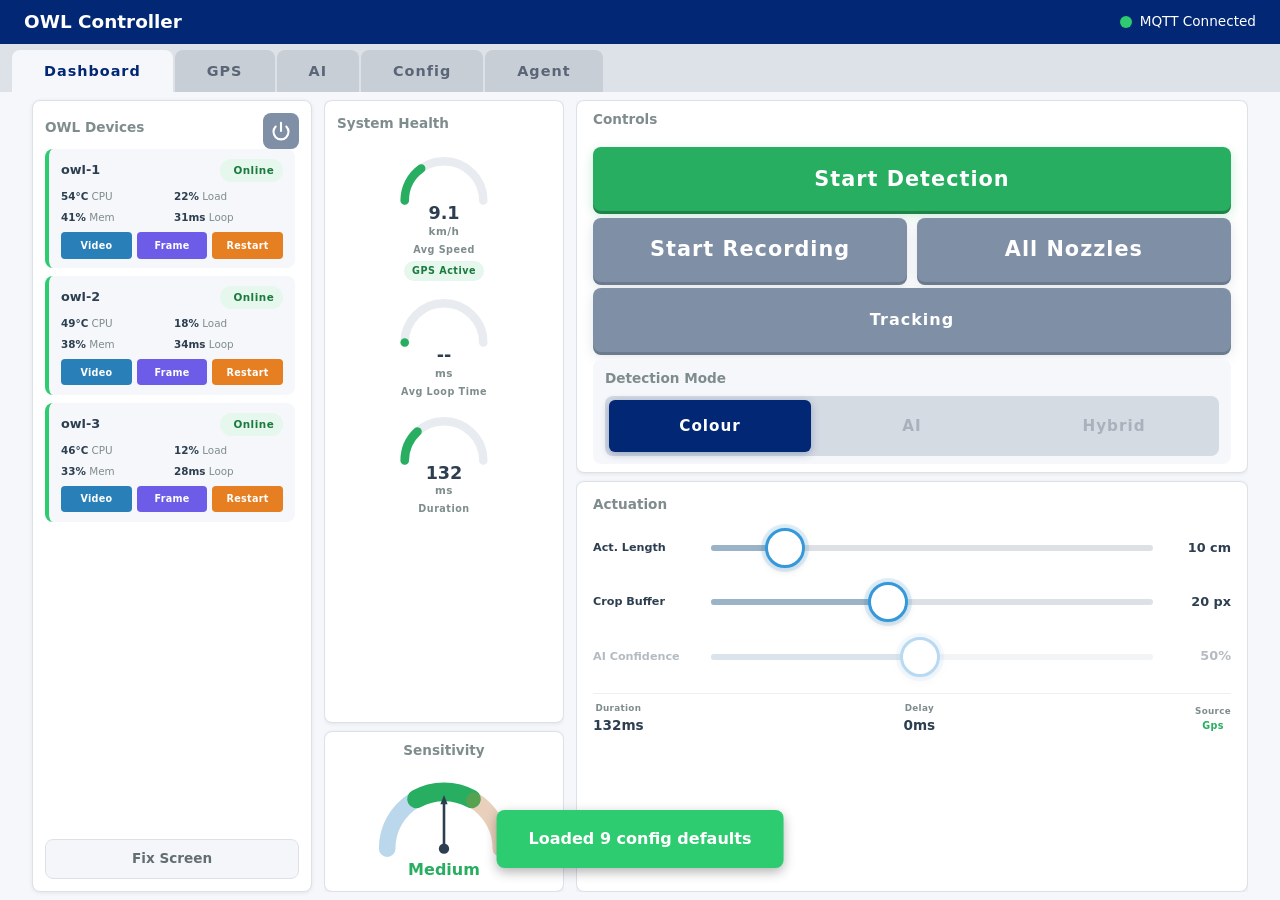
==== docs/_static/demos/networked/index.html @ 103fdb18 "add display demos" ====
<!DOCTYPE html>
<html lang="en">
<head>
    <meta charset="utf-8" />
    <meta name="viewport" content="width=1280, initial-scale=1.0, maximum-scale=1.0, user-scalable=no" />
    <title>OWL Controller</title>
    <link rel="stylesheet" href="lib/leaflet/leaflet.css" />
    <link rel="stylesheet" href="css/style.css" />
    <link rel="stylesheet" href="shared/css/numpad.css" />
    <script src="lib/leaflet/leaflet.js"></script>
    <script>window.OWL_DEMO = true;</script>
    <script src="mock_data.js"></script>
    <script src="stubs.js"></script>
</head>
<body>
<!-- Header -->
<header class="header">
    <div class="header-content">
        <div class="logo-section">
            <h1>OWL Controller</h1>
        </div>
        <div class="mqtt-status">
            <span class="status-dot" id="mqtt-status-dot"></span>
            <span id="mqtt-status-text">MQTT Connecting...</span>
        </div>
    </div>
</header>

<!-- Tab Bar -->
<div class="view-toggle">
    <button class="view-tab active" id="tab-owls" onclick="switchToOWLTab()">Dashboard</button>
    <button class="view-tab" id="tab-gps" onclick="switchToGPSTab()">GPS</button>
    <button class="view-tab" id="tab-ai" onclick="switchToAITab()">AI</button>
    <button class="view-tab" id="tab-config" onclick="switchToConfigTab()">Config</button>
    <button class="view-tab" id="tab-agent" onclick="switchToAgentTab()">Agent</button>
</div>

<!-- Main Container -->
<main class="main-container">
    <!-- OWL Status View — Three Column Layout -->
    <div id="view-owls" class="view-panel active">
        <div class="owl-status-layout">
            <!-- LEFT: OWL Devices panel -->
            <div class="owls-column">
                <div class="section-title-row">
                    <div class="section-title">OWL Devices</div>
                    <button class="power-btn" id="power-btn" onclick="initiateShutdown()" title="Shut down all OWLs and controller">
                        <svg width="20" height="20" viewBox="0 0 24 24" fill="none" stroke="currentColor" stroke-width="2.5" stroke-linecap="round" stroke-linejoin="round">
                            <path d="M18.36 6.64a9 9 0 1 1-12.73 0"/>
                            <line x1="12" y1="2" x2="12" y2="12"/>
                        </svg>
                    </button>
                </div>
                <div class="owls-card-list" id="owls-column">
                    <div class="empty-state">
                        <div class="empty-state-text">No OWLs Connected</div>
                        <div class="empty-state-subtext">Waiting for MQTT...</div>
                    </div>
                </div>
                <!-- Shutdown confirmation overlay -->
                <div class="shutdown-overlay" id="shutdown-overlay">
                    <div class="shutdown-overlay-content">
                        <div class="shutdown-warning">Shut down all OWLs and controller?</div>
                        <div class="shutdown-subtext">System will power off and require physical restart.</div>
                        <div class="shutdown-actions">
                            <button class="btn-confirm-shutdown" id="btn-confirm-shutdown" onclick="executeShutdown()" disabled>
                                Confirm (<span id="shutdown-countdown">3</span>)
                            </button>
                            <button class="btn-cancel-shutdown" onclick="cancelShutdown()">Cancel</button>
                        </div>
                    </div>
                </div>
                <button class="btn-fix-screen" id="btn-fix-screen" onclick="fixScreen()">Fix Screen</button>
            </div>

            <!-- CENTRE: System Health + Sensitivity -->
            <div class="gauges-column">
                <div class="gauges-panel">
                    <div class="section-title">System Health</div>
                    <div class="gauges-body">
                        <!-- Speed Gauge -->
                        <div class="gauge-container">
                            <svg class="gauge-svg" viewBox="0 0 140 90">
                                <path class="gauge-arc-bg" d="" id="speed-gauge-bg"></path>
                                <path class="gauge-arc-fill speed" d="" id="speed-gauge-fill"></path>
                            </svg>
                            <div class="gauge-value" id="speed-gauge-value">--</div>
                            <div class="gauge-unit">km/h</div>
                            <div class="gauge-label">Avg Speed</div>
                            <div class="gps-badge no-gps" id="speed-gps-badge">NO GPS</div>
                        </div>

                        <!-- Loop Time Gauge -->
                        <div class="gauge-container">
                            <svg class="gauge-svg" viewBox="0 0 140 90">
                                <path class="gauge-arc-bg" d="" id="loop-gauge-bg"></path>
                                <path class="gauge-arc-fill loop-good" d="" id="loop-gauge-fill"></path>
                            </svg>
                            <div class="gauge-value" id="loop-gauge-value">--</div>
                            <div class="gauge-unit">ms</div>
                            <div class="gauge-label">Avg Loop Time</div>
                        </div>

                        <!-- Duration Gauge -->
                        <div class="gauge-container">
                            <svg class="gauge-svg" viewBox="0 0 140 90">
                                <path class="gauge-arc-bg" d="" id="duration-gauge-bg"></path>
                                <path class="gauge-arc-fill duration-normal" d="" id="duration-gauge-fill"></path>
                            </svg>
                            <div class="gauge-value" id="duration-gauge-value">--</div>
                            <div class="gauge-unit">ms</div>
                            <div class="gauge-label">Duration</div>
                        </div>

                        <!-- Coverage Warning -->
                        <div class="coverage-warning" id="coverage-warning"></div>
                    </div>
                </div>

                <div class="sensitivity-panel" id="sensitivity-dial">
                    <div class="section-title">Sensitivity</div>
                    <div class="sensitivity-body">
                        <svg class="sensitivity-svg" viewBox="0 0 140 90" id="sensitivity-svg"></svg>
                        <div class="sensitivity-level-text" id="sensitivity-level-text">Medium</div>
                    </div>
                </div>
            </div>

            <!-- RIGHT: Controls + Actuation -->
            <div class="controls-column">
                <div class="controls-panel">
                    <div class="section-title">Controls</div>
                    <div class="hero-buttons">
                        <button class="action-button btn-detection" id="main-detection-btn" onclick="toggleMainDetection()">
                            Start Detection
                        </button>
                        <div class="hero-split-row">
                            <button class="action-button btn-recording" id="main-recording-btn" onclick="toggleMainRecording()">
                                Start Recording
                            </button>
                            <button class="action-button btn-nozzles" id="main-nozzles-btn" onclick="toggleAllNozzles()">
                                All Nozzles
                            </button>
                        </div>
                        <button class="action-button btn-tracking" id="main-tracking-btn" onclick="toggleTracking()">
                            Tracking
                        </button>
                    </div>
                    <div class="mode-panel" id="track-stability-panel" style="display: none;">
                        <div class="mode-panel-title">Track stability</div>
                        <div class="mode-selector" id="track-stability-selector">
                            <button class="mode-btn" data-stability="low" onclick="setTrackStability('low')">Low</button>
                            <button class="mode-btn active" data-stability="medium" onclick="setTrackStability('medium')">Medium</button>
                            <button class="mode-btn" data-stability="high" onclick="setTrackStability('high')">High</button>
                        </div>
                    </div>
                    <div class="mode-panel">
                        <div class="mode-panel-title">Detection Mode</div>
                        <div class="mode-selector" id="pipeline-mode-selector">
                            <button class="mode-btn active" data-mode="gob" onclick="setPipelineMode('gob')">Colour</button>
                            <button class="mode-btn" data-mode="gog" onclick="setPipelineMode('gog')">AI</button>
                            <button class="mode-btn" data-mode="hybrid" onclick="setPipelineMode('hybrid')">Hybrid</button>
                        </div>
                    </div>
                </div>

                <!-- Actuation Panel -->
                <div class="actuation-panel" id="actuation-panel">
                    <div class="actuation-panel-title">Actuation</div>

                    <!-- Actuation Length Slider (GPS-dependent) -->
                    <div class="actuation-slider-group actuation-gps-group no-gps">
                        <span class="actuation-slider-label">Act. Length</span>
                        <div class="actuation-slider-wrap">
                            <div class="single-slider" data-param="actuation_length_cm">
                                <div class="slider-rail">
                                    <div class="slider-track"><div class="slider-fill"></div></div>
                                    <div class="slider-knob active" data-param="actuation_length_cm" id="actuation_length_cm-act-knob"></div>
                                </div>
                            </div>
                        </div>
                        <span class="actuation-slider-value" id="actuation_length_cm-act-value">10 cm</span>
                    </div>

                    <!-- Crop Buffer Slider -->
                    <div class="actuation-slider-group">
                        <span class="actuation-slider-label">Crop Buffer</span>
                        <div class="actuation-slider-wrap">
                            <div class="single-slider" data-param="crop_buffer_px">
                                <div class="slider-rail">
                                    <div class="slider-track"><div class="slider-fill"></div></div>
                                    <div class="slider-knob active" data-param="crop_buffer_px" id="crop_buffer_px-act-knob"></div>
                                </div>
                            </div>
                        </div>
                        <span class="actuation-slider-value" id="crop_buffer_px-act-value">20 px</span>
                    </div>

                    <!-- AI Confidence Slider (greyed when not AI mode) -->
                    <div class="actuation-slider-group disabled" id="confidence-act-group">
                        <span class="actuation-slider-label">AI Confidence</span>
                        <div class="actuation-slider-wrap">
                            <div class="single-slider" data-param="confidence">
                                <div class="slider-rail">
                                    <div class="slider-track"><div class="slider-fill"></div></div>
                                    <div class="slider-knob active" data-param="confidence" id="confidence-act-knob"></div>
                                </div>
                            </div>
                        </div>
                        <span class="actuation-slider-value" id="confidence-act-value">50%</span>
                    </div>

                    <!-- Computed values -->
                    <div class="actuation-computed">
                        <div class="actuation-computed-item">
                            <span class="actuation-computed-label">Duration</span>
                            <span class="actuation-computed-value" id="actuation-duration-value">--</span>
                        </div>
                        <div class="actuation-computed-item">
                            <span class="actuation-computed-label">Delay</span>
                            <span class="actuation-computed-value" id="actuation-delay-value">--</span>
                        </div>
                        <div class="actuation-computed-item">
                            <span class="actuation-computed-label">Source</span>
                            <span class="actuation-source config" id="actuation-source-value">Config</span>
                        </div>
                    </div>
                </div>

                <!-- Widget slot: dashboard controls -->
                <div data-widget-slot="dashboard_controls" class="widget-slot"></div>
            </div>
        </div>
        <!-- Widget slot: dashboard footer -->
        <div data-widget-slot="dashboard_footer" class="widget-slot"></div>
    </div>

    <!-- GPS View -->
    <div id="view-gps" class="view-panel" style="display:none;">
        <div class="gps-panel">
            <!-- Map fills the whole panel; dials are overlaid on top. -->
            <div class="gps-map" id="gps-map"></div>

            <!-- Status banner (top, full width) -->
            <div class="gps-status-banner disconnected gps-overlay-top" id="gps-status-banner">
                <span class="gps-status-icon" id="gps-status-icon"></span>
                <span id="gps-status-text">GPS Disconnected</span>
            </div>

            <!-- Compact compass (top-left overlay) -->
            <div class="gps-compass-mini gps-overlay">
                <div class="compass-ring">
                    <span class="compass-label compass-n">N</span>
                    <span class="compass-label compass-e">E</span>
                    <span class="compass-label compass-s">S</span>
                    <span class="compass-label compass-w">W</span>
                    <div class="compass-arrow" id="compass-arrow"></div>
                </div>
                <div class="compass-heading" id="compass-heading">--°</div>
            </div>

            <!-- Speed readout (top-right overlay) -->
            <div class="gps-speed-mini gps-overlay">
                <div class="speed-value" id="gps-speed">--</div>
                <div class="speed-unit">km/h</div>
            </div>

            <!-- Stats strip (bottom overlay) -->
            <div class="gps-stats-strip gps-overlay">
                <div class="gps-stat-block">
                    <div class="gps-stat-label">Satellites</div>
                    <div class="gps-accuracy-bar">
                        <div class="gps-accuracy-fill" id="gps-accuracy-fill"></div>
                    </div>
                    <div class="gps-stat-value" id="gps-satellites">--</div>
                </div>
                <div class="gps-stat-block">
                    <div class="gps-stat-label">Distance</div>
                    <div class="gps-stat-value" id="gps-distance">0.00 km</div>
                </div>
                <div class="gps-stat-block">
                    <div class="gps-stat-label">Time</div>
                    <div class="gps-stat-value" id="gps-time">0:00:00</div>
                </div>
                <div class="gps-stat-block">
                    <div class="gps-stat-label">Area</div>
                    <div class="gps-stat-value" id="gps-area">0.00 ha</div>
                </div>
            </div>
        </div>
    </div>

    <!-- AI View -->
    <div id="view-ai" class="view-panel" style="display:none;">
        <div class="ai-panel">
            <!-- Status banner -->
            <div class="ai-status-banner disconnected" id="ai-status-banner">
                <span id="ai-status-text">No OWLs Connected</span>
            </div>

            <!-- Model selector -->
            <div class="ai-model-row">
                <div class="ai-model-selector">
                    <label for="ai-model-select">Model:</label>
                    <div class="select-wrapper">
                        <select class="ai-model-select" id="ai-model-select" onchange="onModelSelected()">
                            <option value="">No models available</option>
                        </select>
                    </div>
                </div>
                <div class="ai-model-info" id="ai-model-info"></div>
            </div>

            <!-- Class grid section -->
            <div class="ai-classes-section">
                <div class="ai-classes-header">
                    <span class="ai-classes-title">Detection Classes</span>
                    <span class="ai-classes-hint" id="ai-classes-hint">Select classes to detect (empty = all)</span>
                </div>
                <div class="ai-classes-grid" id="ai-classes-grid">
                    <span style="color:var(--text-light);">Load a model to see classes</span>
                </div>
            </div>

            <!-- Widget slot: after AI classes -->
            <div data-widget-slot="ai_after_classes" class="widget-slot"></div>

            <!-- Action bar -->
            <div class="ai-action-bar">
                <button class="config-action-btn secondary" onclick="clearAIClassSelection()">Clear Selection</button>
                <button class="config-action-btn primary" onclick="applyAIClassSelection()">Apply to All OWLs</button>
            </div>
        </div>
    </div>

    <!-- Config View -->
    <div id="view-config" class="view-panel" style="display:none;">
        <div class="config-tab-content">
            <!-- Toolbar -->
            <div class="config-toolbar">
                <div class="config-toolbar-group">
                    <span class="config-target-badge" id="config-target-badge">All OWLs</span>
                    <span class="config-mismatch-badge hidden" id="config-mismatch-badge">Config mismatch</span>
                    <select id="config-preview-device">
                        <option value="" disabled>No OWLs connected</option>
                    </select>
                    <button class="config-action-btn preview" id="config-preview-btn" onclick="toggleConfigPreview()">Preview</button>
                </div>
                <div class="config-toolbar-spacer"></div>
                <span class="config-badge" id="config-active-badge">--</span>
                <div id="config-editor-unsaved" class="config-unsaved hidden">
                    <span>Unsaved changes</span>
                </div>
            </div>

            <!-- Detection Mode (syncs with Dashboard mode buttons) -->
            <div class="config-mode-bar">
                <span class="config-mode-label">Detection Mode</span>
                <div class="config-mode-buttons">
                    <button class="mode-btn active" data-mode="gob" onclick="setPipelineMode('gob')">Colour</button>
                    <button class="mode-btn" data-mode="gog" onclick="setPipelineMode('gog')">AI</button>
                    <button class="mode-btn" data-mode="hybrid" onclick="setPipelineMode('hybrid')">Hybrid</button>
                </div>
            </div>

            <!-- Split body: sliders + preview -->
            <div class="config-split" id="config-split">
                <!-- Sliders column -->
                <div class="config-sliders-col">
                    <div class="config-sliders-grid">
                        <!-- ExG Threshold (range) -->
                        <div class="config-slider-group">
                            <div class="slider-header">
                                <span class="slider-title">ExG Threshold</span>
                                <span class="slider-values">
                                    <span class="slider-val" id="exg_min-value">--</span>
                                    <span class="slider-val-sep">&mdash;</span>
                                    <span class="slider-val" id="exg_max-value">--</span>
                                </span>
                            </div>
                            <div class="range-slider" data-param-min="exg_min" data-param-max="exg_max">
                                <div class="slider-rail">
                                    <div class="slider-track"><div class="slider-fill"></div></div>
                                    <div class="slider-knob active" data-param="exg_min" id="exg_min-knob"></div>
                                    <div class="slider-knob" data-param="exg_max" id="exg_max-knob"></div>
                                </div>
                            </div>
                            <div class="slider-fine-tune">
                                <button class="fine-btn" data-delta="-1">&minus;</button>
                                <button class="fine-btn" data-delta="1">+</button>
                            </div>
                        </div>

                        <!-- Hue Range (range) -->
                        <div class="config-slider-group">
                            <div class="slider-header">
                                <span class="slider-title">Hue Range</span>
                                <span class="slider-values">
                                    <span class="slider-val" id="hue_min-value">--</span>
                                    <span class="slider-val-sep">&mdash;</span>
                                    <span class="slider-val" id="hue_max-value">--</span>
                                </span>
                            </div>
                            <div class="range-slider" data-param-min="hue_min" data-param-max="hue_max">
                                <div class="slider-rail">
                                    <div class="slider-track"><div class="slider-fill"></div></div>
                                    <div class="slider-knob active" data-param="hue_min" id="hue_min-knob"></div>
                                    <div class="slider-knob" data-param="hue_max" id="hue_max-knob"></div>
                                </div>
                            </div>
                            <div class="slider-fine-tune">
                                <button class="fine-btn" data-delta="-1">&minus;</button>
                                <button class="fine-btn" data-delta="1">+</button>
                            </div>
                        </div>

                        <!-- Saturation (range) -->
                        <div class="config-slider-group">
                            <div class="slider-header">
                                <span class="slider-title">Saturation</span>
                                <span class="slider-values">
                                    <span class="slider-val" id="saturation_min-value">--</span>
                                    <span class="slider-val-sep">&mdash;</span>
                                    <span class="slider-val" id="saturation_max-value">--</span>
                                </span>
                            </div>
                            <div class="range-slider" data-param-min="saturation_min" data-param-max="saturation_max">
                                <div class="slider-rail">
                                    <div class="slider-track"><div class="slider-fill"></div></div>
                                    <div class="slider-knob active" data-param="saturation_min" id="saturation_min-knob"></div>
                                    <div class="slider-knob" data-param="saturation_max" id="saturation_max-knob"></div>
                                </div>
                            </div>
                            <div class="slider-fine-tune">
                                <button class="fine-btn" data-delta="-1">&minus;</button>
                                <button class="fine-btn" data-delta="1">+</button>
                            </div>
                        </div>

                        <!-- Brightness (range) -->
                        <div class="config-slider-group">
                            <div class="slider-header">
                                <span class="slider-title">Brightness</span>
                                <span class="slider-values">
                                    <span class="slider-val" id="brightness_min-value">--</span>
                                    <span class="slider-val-sep">&mdash;</span>
                                    <span class="slider-val" id="brightness_max-value">--</span>
                                </span>
                            </div>
                            <div class="range-slider" data-param-min="brightness_min" data-param-max="brightness_max">
                                <div class="slider-rail">
                                    <div class="slider-track"><div class="slider-fill"></div></div>
                                    <div class="slider-knob active" data-param="brightness_min" id="brightness_min-knob"></div>
                                    <div class="slider-knob" data-param="brightness_max" id="brightness_max-knob"></div>
                                </div>
                            </div>
                            <div class="slider-fine-tune">
                                <button class="fine-btn" data-delta="-1">&minus;</button>
                                <button class="fine-btn" data-delta="1">+</button>
                            </div>
                        </div>

                        <!-- Min Detection Area (single) -->
                        <div class="config-slider-group">
                            <div class="slider-header">
                                <span class="slider-title">Min Detection Area</span>
                                <span class="slider-values">
                                    <span class="slider-val" id="min_detection_area-value">--</span>
                                </span>
                            </div>
                            <div class="single-slider" data-param="min_detection_area">
                                <div class="slider-rail">
                                    <div class="slider-track"><div class="slider-fill"></div></div>
                                    <div class="slider-knob active" data-param="min_detection_area" id="min_detection_area-knob"></div>
                                </div>
                            </div>
                            <div class="slider-fine-tune">
                                <button class="fine-btn" data-delta="-1">&minus;</button>
                                <button class="fine-btn" data-delta="1">+</button>
                            </div>
                        </div>

                        <!-- AI Confidence (single, gog/hybrid only) -->
                        <div class="config-slider-group" id="confidence-slider-group" style="display:none;">
                            <div class="slider-header">
                                <span class="slider-title">AI Confidence</span>
                                <span class="slider-values">
                                    <span class="slider-val" id="confidence-value">--</span>
                                    <span class="slider-val-unit">%</span>
                                </span>
                            </div>
                            <div class="single-slider" data-param="confidence">
                                <div class="slider-rail">
                                    <div class="slider-track"><div class="slider-fill"></div></div>
                                    <div class="slider-knob active" data-param="confidence" id="confidence-knob"></div>
                                </div>
                            </div>
                            <div class="slider-fine-tune">
                                <button class="fine-btn" data-delta="-5">&minus;</button>
                                <button class="fine-btn" data-delta="5">+</button>
                            </div>
                        </div>

                        <!-- Crop Buffer (single, hybrid mode only) -->
                        <div class="config-slider-group" id="crop-buffer-slider-group" style="display:none;">
                            <div class="slider-header">
                                <span class="slider-title">Crop Buffer</span>
                                <span class="slider-values">
                                    <span class="slider-val" id="crop_buffer_px-value">20</span>
                                    <span class="slider-val-unit">px</span>
                                </span>
                            </div>
                            <div class="single-slider" data-param="crop_buffer_px">
                                <div class="slider-rail">
                                    <div class="slider-track"><div class="slider-fill"></div></div>
                                    <div class="slider-knob active" data-param="crop_buffer_px" id="crop_buffer_px-knob"></div>
                                </div>
                            </div>
                            <div class="slider-fine-tune">
                                <button class="fine-btn" data-delta="-1">&minus;</button>
                                <button class="fine-btn" data-delta="1">+</button>
                            </div>
                        </div>
                    </div>

                    <!-- Widget slot: before advanced config -->
                    <div data-widget-slot="config_before_advanced" class="widget-slot"></div>

                    <!-- Advanced Settings (collapsible full config editor) -->
                    <div class="config-advanced-toggle" id="config-advanced-toggle" onclick="toggleAdvancedSettings()">
                        <span class="config-advanced-arrow">&#9654;</span>
                        Advanced Settings
                    </div>
                    <div class="config-advanced-body" id="config-advanced-body">
                        <div class="config-advanced-device-bar">
                            <span class="config-advanced-hint">Per-device: load or push full configuration</span>
                            <select id="config-editor-device">
                                <option value="" disabled>No OWLs connected</option>
                            </select>
                            <button class="config-action-btn secondary" id="load-device-config-btn">Load from device</button>
                            <button class="config-action-btn send" id="send-to-single-device-btn">Push to device</button>
                        </div>
                        <div id="config-editor-sections" class="config-editor-content">
                            <div class="config-loading">
                                <span>Select a device and click Load</span>
                            </div>
                        </div>
                    </div>
                </div>

                <!-- Preview column -->
                <div class="config-preview-col">
                    <span class="config-preview-label" id="config-preview-label"></span>
                    <img id="config-preview-img" class="config-preview-img" src="" alt="Live Preview" />
                </div>
            </div>

            <!-- Action bar -->
            <div class="config-action-bar">
                <button class="config-action-btn send" id="apply-all-btn">Apply to All</button>
                <button class="config-action-btn save" id="save-all-btn">Save to All</button>
                <div class="config-action-bar-spacer"></div>
                <select id="config-library-selector">
                    <option value="">Presets...</option>
                </select>
                <button class="config-action-btn secondary" id="load-preset-btn">Load Preset</button>
                <button class="config-action-btn danger" id="delete-preset-btn">Delete</button>
            </div>
        </div>
    </div>

    <!-- Widget slot: dedicated widgets area -->
    <div data-widget-slot="widgets_tab" class="widget-slot"></div>

    <!-- Agent View -->
    <div id="view-agent" class="view-panel" style="display:none;">
        <div class="agent-panel">
            <!-- Setup panel (shown when not connected) -->
            <div class="agent-setup" id="agentSetup">
                <div class="agent-setup-title">Connect AI assistant</div>
                <div class="agent-setup-form">
                    <div class="agent-field">
                        <label for="agentProvider">Provider</label>
                        <select id="agentProvider">
                            <option value="anthropic">Anthropic (Claude)</option>
                            <option value="openai">OpenAI (GPT)</option>
                        </select>
                    </div>
                    <div class="agent-field">
                        <label for="agentApiKey">API key</label>
                        <input type="password" id="agentApiKey" placeholder="sk-..." autocomplete="off">
                    </div>
                    <div class="agent-connect-error" id="agentConnectError"></div>
                    <button class="agent-connect-btn" id="agentConnectBtn">Connect</button>
                    <div class="agent-cost-notice">
                        This uses your API key. Each message costs tokens. You are responsible for usage charges. See your provider's pricing page.
                    </div>
                </div>
            </div>

            <!-- Chat panel (shown after connected) -->
            <div class="agent-chat" id="agentChat">
                <div class="agent-status-bar">
                    <span class="agent-status-provider" id="agentStatusProvider">Not connected</span>
                    <span class="agent-status-tokens" id="agentStatusTokens">Tokens: 0 in / 0 out</span>
                    <button class="agent-status-btn" id="agentHistoryBtn">History</button>
                    <button class="agent-disconnect-btn" id="agentDisconnectBtn">Disconnect</button>
                </div>
                <div class="agent-messages" id="agentMessages"></div>
                <div class="agent-image-preview" id="agentImagePreview"></div>
                <div class="agent-input-row">
                    <button class="agent-media-btn" id="agentAttachBtn" title="Upload image">
                        <svg width="22" height="22" viewBox="0 0 24 24" fill="none" stroke="currentColor" stroke-width="2"><rect x="3" y="3" width="18" height="18" rx="2"/><circle cx="8.5" cy="8.5" r="1.5"/><path d="m21 15-5-5L5 21"/></svg>
                    </button>
                    <button class="agent-media-btn" id="agentGrabBtn" title="Grab camera frame">
                        <svg width="22" height="22" viewBox="0 0 24 24" fill="none" stroke="currentColor" stroke-width="2"><path d="M23 19a2 2 0 0 1-2 2H3a2 2 0 0 1-2-2V8a2 2 0 0 1 2-2h4l2-3h6l2 3h4a2 2 0 0 1 2 2z"/><circle cx="12" cy="13" r="4"/></svg>
                    </button>
                    <input type="text" class="agent-input" id="agentInput"
                           placeholder="Ask about your OWL settings..." autocomplete="off">
                    <button class="agent-send-btn" id="agentSendBtn">Send</button>
                </div>
                <input type="file" id="agentFileInput" accept="image/*" multiple style="display:none">
                <div class="agent-grab-picker" id="agentGrabPicker"></div>
            </div>

            <!-- Slide-out sidebar -->
            <div class="agent-sidebar" id="agentSidebar">
                <div class="agent-sidebar-header">
                    <span class="agent-sidebar-title">Chat history</span>
                    <button class="agent-sidebar-close" id="agentSidebarClose">&times;</button>
                </div>
                <button class="agent-sidebar-new-chat" id="agentNewChatBtn">New chat</button>
                <div class="agent-session-list" id="agentSessionList"></div>
            </div>
        </div>
    </div>
</main>

<!-- Video Modal -->
<div id="video-modal" class="modal">
    <div class="modal-content">
        <div class="modal-header">
            <h3 id="video-modal-title">OWL Video Feed</h3>
            <div class="modal-header-actions">
                <button class="modal-action-btn" onclick="downloadVideoFrame()">Save Image</button>
                <button class="modal-close" onclick="closeVideoModal()">&times;</button>
            </div>
        </div>
        <div class="modal-body">
            <img id="video-feed-img" src="" alt="Video Feed" style="width:100%;height:auto;" />
        </div>
    </div>
</div>

<!-- Frame Viewer Modal (grab frame for inspection) -->
<div id="frame-viewer-modal" class="frame-viewer-modal" style="display:none">
    <div class="frame-viewer-header">
        <span id="frame-viewer-title">--</span>
        <button class="frame-viewer-close" onclick="closeFrameViewer()">X</button>
    </div>
    <div class="frame-viewer-body">
        <img id="frame-viewer-img" src="" alt="Grabbed frame" />
    </div>
</div>

<!-- Toast Notification -->
<div id="toast" class="toast"></div>
<!-- Shared JS utilities -->
<script src="shared/js/hardware.js"></script>
<script src="shared/js/api.js"></script>
<script src="shared/js/utils.js"></script>
<script src="shared/js/toast.js"></script>
<script src="shared/js/config.js"></script>
<script src="shared/js/numpad.js"></script>
<script src="shared/js/resolution_warning.js"></script>

<!-- App-specific JS modules -->
<script src="js/modules/_core.js"></script>
<script src="js/modules/_dashboard.js"></script>
<script src="js/modules/_controls.js"></script>
<script src="js/modules/_config_tab.js"></script>
<script src="js/modules/_video.js"></script>
<script src="js/modules/_config_editor.js"></script>
<script src="js/modules/_gps.js"></script>
<script src="js/modules/_gps_map.js"></script>
<script src="js/modules/_actuation.js"></script>
<script src="js/modules/_ai_tab.js"></script>
<script src="shared/js/widgets.js"></script>
<script src="shared/js/agent.js"></script>
<script src="js/main.js"></script>
<script src="mock_runtime.js"></script>
</body>
</html>
---- docs/_static/demos/networked/css/style.css ----
/* ==========================================================================
   OWL Controller (Networked) - Main Stylesheet
   1280x800px Landscape Touchscreen Kiosk (EDATEC HMI3010)

   This file imports shared foundation styles and kiosk-specific components.

   IMPORT ORDER MATTERS:
   1. Shared foundation (variables, reset, animations, utilities)
   2. Shared components (buttons, status, modal, toast, forms, config)
   3. App-specific components (layout, controls, owls, etc.)

   Path: controller/networked/static/css/style.css
   Shared: controller/shared/css/
   ========================================================================== */

/* -------------------------------------------------------------------------
   Shared Foundation
   These provide the base design tokens, reset, and utilities
   ------------------------------------------------------------------------- */
@import '../shared/css/_variables.css';
@import '../shared/css/_reset.css';
@import '../shared/css/_animations.css';
@import '../shared/css/_utilities.css';

/* -------------------------------------------------------------------------
   Shared Components
   Common UI components used across both controllers
   ------------------------------------------------------------------------- */
@import '../shared/css/_buttons.css';
@import '../shared/css/_status.css';
@import '../shared/css/_modal.css';
@import '../shared/css/_toast.css';
@import '../shared/css/_forms.css';
@import '../shared/css/_config.css';
@import '../shared/css/_hardware.css';

/* -------------------------------------------------------------------------
   App-Specific Components
   Networked controller kiosk-specific styles
   ------------------------------------------------------------------------- */
@import 'components/_layout.css';
@import 'components/_controls.css';
@import 'components/_owls.css';
@import 'components/_config_tab.css';
@import 'components/_video.css';
@import 'components/_tabs.css';
@import 'components/_gps.css';
@import 'components/_config_editor.css';
@import 'components/_actuation.css';
@import 'components/_ai_tab.css';
@import '../shared/css/_widgets.css';
@import '../shared/css/_agent.css';
---- docs/_static/demos/networked/shared/css/numpad.css ----
/* On-screen numpad + keyboard for kiosk (no physical keyboard) */

/* ── Overlay ─────────────────────────────────────────────── */

.numpad-overlay {
    position: fixed;
    inset: 0;
    z-index: 9999;
    display: flex;
    align-items: center;
    justify-content: center;
    background: rgba(0, 0, 0, 0.45);
}

/* ── Panel ────────────────────────────────────────────────── */

.numpad-panel {
    background: #fff;
    border-radius: var(--radius-md, 8px);
    border: 1px solid #dce1e8;
    box-shadow: 0 8px 32px rgba(0, 0, 0, 0.2);
    width: 320px;
    max-width: 95vw;
    overflow: hidden;
    user-select: none;
}

.numpad-panel--keyboard {
    width: 500px;
}

/* ── Header (shared) ─────────────────────────────────────── */

.numpad-header {
    padding: 12px 16px;
    border-bottom: 1px solid #dce1e8;
    background: #f7f8fa;
}

.numpad-label {
    font-size: 13px;
    color: #6b7280;
    margin-bottom: 6px;
}

.numpad-display {
    font-size: 28px;
    font-weight: 600;
    color: #1a1a2e;
    min-height: 36px;
    text-align: right;
    font-variant-numeric: tabular-nums;
    overflow: hidden;
    text-overflow: ellipsis;
    white-space: nowrap;
}

.numpad-panel--keyboard .numpad-display {
    font-size: 20px;
    text-align: left;
    word-break: break-all;
    white-space: normal;
    min-height: 28px;
}

.numpad-display--empty::after {
    content: '|';
    animation: numpad-blink 1s step-end infinite;
    color: #9ca3af;
}

@keyframes numpad-blink {
    50% { opacity: 0; }
}

/* ── Numpad grid (number inputs) ─────────────────────────── */

.numpad-grid {
    display: grid;
    grid-template-columns: repeat(3, 1fr);
    gap: 6px;
    padding: 12px;
}

.numpad-btn {
    height: 56px;
    min-width: 64px;
    border: 1px solid #dce1e8;
    border-radius: var(--radius-sm, 6px);
    background: #fff;
    font-size: 22px;
    font-weight: 500;
    color: #1a1a2e;
    cursor: pointer;
    display: flex;
    align-items: center;
    justify-content: center;
    transition: background 0.1s;
    -webkit-tap-highlight-color: transparent;
}

.numpad-btn:active {
    background: #e5e7eb;
}

.numpad-btn--backspace {
    font-size: 18px;
}

.numpad-btn--dot.numpad-btn--hidden {
    visibility: hidden;
}

/* ── Keyboard grid (text inputs) ─────────────────────────── */

.keyboard-grid {
    display: flex;
    flex-direction: column;
    gap: 4px;
    padding: 10px;
}

.keyboard-row {
    display: flex;
    gap: 4px;
    justify-content: center;
}

.keyboard-row--offset {
    padding: 0 20px;
}

.keyboard-row--offset2 {
    padding: 0 10px;
}

.kb-btn {
    height: 44px;
    width: 42px;
    flex-shrink: 0;
    border: 1px solid #dce1e8;
    border-radius: var(--radius-sm, 6px);
    background: #fff;
    font-size: 16px;
    font-weight: 500;
    color: #1a1a2e;
    cursor: pointer;
    display: flex;
    align-items: center;
    justify-content: center;
    transition: background 0.1s;
    -webkit-tap-highlight-color: transparent;
}

.kb-btn:active {
    background: #e5e7eb;
}

.kb-btn--wide {
    width: 64px;
    font-size: 14px;
}

.kb-btn--space {
    flex: 1;
    width: auto;
    font-size: 13px;
    color: #6b7280;
    letter-spacing: 1px;
}

/* ── Shared actions ──────────────────────────────────────── */

.numpad-actions {
    display: flex;
    gap: 8px;
    padding: 0 12px 12px;
}

.numpad-actions button {
    flex: 1;
    height: 48px;
    border: none;
    border-radius: var(--radius-sm, 6px);
    font-size: 15px;
    font-weight: 600;
    cursor: pointer;
    transition: background 0.1s;
}

.numpad-cancel {
    background: #f3f4f6;
    color: #6b7280;
}

.numpad-cancel:active {
    background: #e5e7eb;
}

.numpad-ok {
    background: var(--primary, #3b82f6);
    color: #fff;
}

.numpad-ok:active {
    background: var(--primary-dark, #2563eb);
}
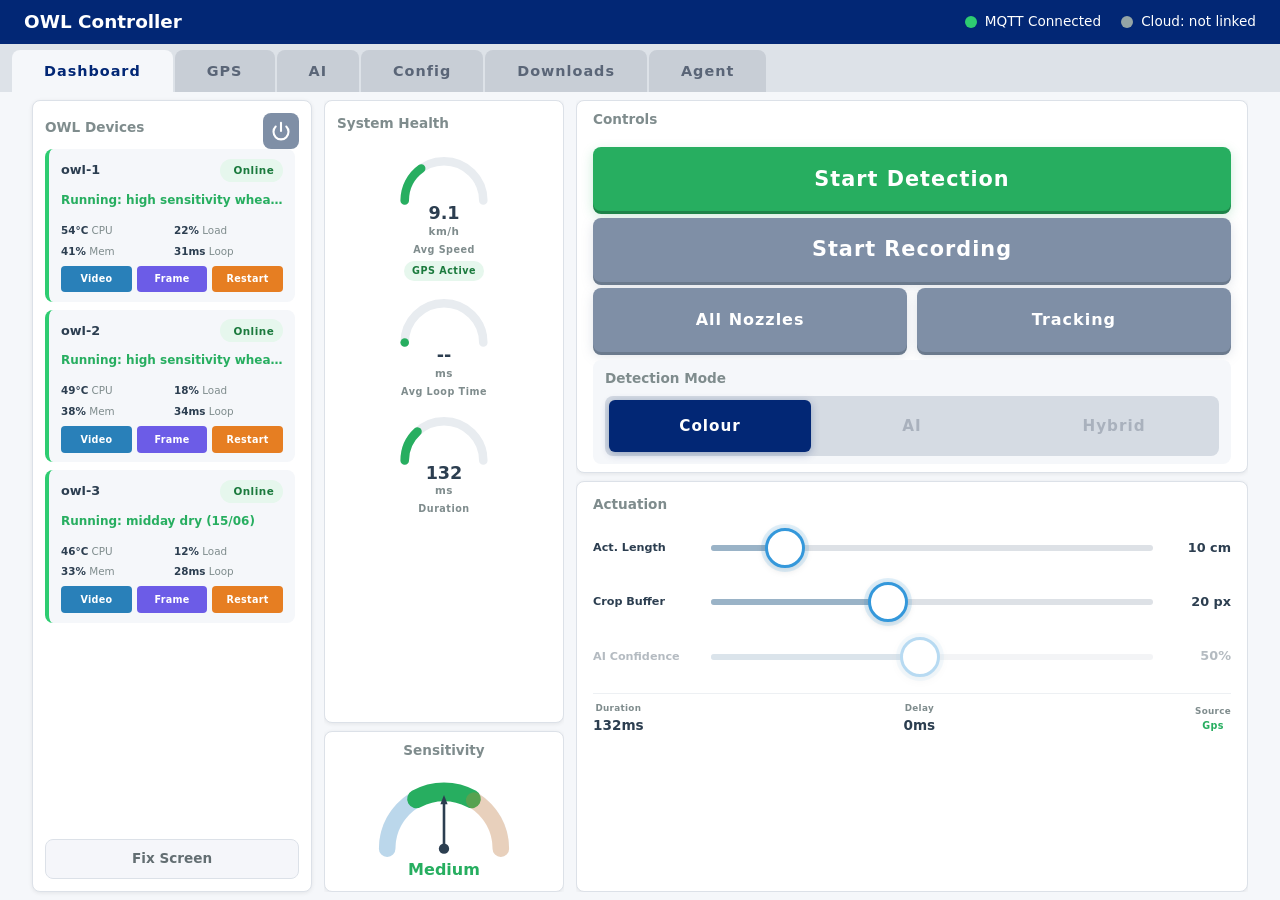
==== commit 8d449bd9: "update docs for new config manager with geometry" ====
--- a/docs/_static/demos/networked/index.html
+++ b/docs/_static/demos/networked/index.html
@@ -7,6 +7,7 @@
     <link rel="stylesheet" href="lib/leaflet/leaflet.css" />
     <link rel="stylesheet" href="css/style.css" />
     <link rel="stylesheet" href="shared/css/numpad.css" />
+    <link rel="stylesheet" href="shared/css/_geometry.css" />
     <script src="lib/leaflet/leaflet.js"></script>
     <script>window.OWL_DEMO = true;</script>
     <script src="mock_data.js"></script>
@@ -19,9 +20,16 @@
         <div class="logo-section">
             <h1>OWL Controller</h1>
         </div>
-        <div class="mqtt-status">
-            <span class="status-dot" id="mqtt-status-dot"></span>
-            <span id="mqtt-status-text">MQTT Connecting...</span>
+        <div class="header-status-group">
+            <div class="mqtt-status">
+                <span class="status-dot" id="mqtt-status-dot"></span>
+                <span id="mqtt-status-text">MQTT Connecting...</span>
+            </div>
+            <!-- Cloud (Noktura) link — fleet-level; always shown, neutral when off -->
+            <div class="cloud-status" id="cloud-status">
+                <span class="status-dot neutral" id="cloud-status-dot"></span>
+                <span id="cloud-status-text">Cloud: not linked</span>
+            </div>
         </div>
     </div>
 </header>
@@ -32,6 +40,7 @@
     <button class="view-tab" id="tab-gps" onclick="switchToGPSTab()">GPS</button>
     <button class="view-tab" id="tab-ai" onclick="switchToAITab()">AI</button>
     <button class="view-tab" id="tab-config" onclick="switchToConfigTab()">Config</button>
+    <button class="view-tab" id="tab-downloads" onclick="window.location.href='/downloads'">Downloads</button>
     <button class="view-tab" id="tab-agent" onclick="switchToAgentTab()">Agent</button>
 </div>
 
@@ -134,17 +143,17 @@
                         <button class="action-button btn-detection" id="main-detection-btn" onclick="toggleMainDetection()">
                             Start Detection
                         </button>
+                        <button class="action-button btn-recording" id="main-recording-btn" onclick="toggleMainRecording()">
+                            Start Recording
+                        </button>
                         <div class="hero-split-row">
-                            <button class="action-button btn-recording" id="main-recording-btn" onclick="toggleMainRecording()">
-                                Start Recording
-                            </button>
                             <button class="action-button btn-nozzles" id="main-nozzles-btn" onclick="toggleAllNozzles()">
                                 All Nozzles
                             </button>
-                        </div>
-                        <button class="action-button btn-tracking" id="main-tracking-btn" onclick="toggleTracking()">
-                            Tracking
-                        </button>
+                            <button class="action-button btn-tracking" id="main-tracking-btn" onclick="toggleTracking()">
+                                Tracking
+                            </button>
+                        </div>
                     </div>
                     <div class="mode-panel" id="track-stability-panel" style="display: none;">
                         <div class="mode-panel-title">Track stability</div>
@@ -336,6 +345,19 @@
     <!-- Config View -->
     <div id="view-config" class="view-panel" style="display:none;">
         <div class="config-tab-content">
+            <!-- Noktura cloud link (fleet-level) -->
+            <div class="cloud-manage-card" id="cloud-manage-block">
+                <div class="cloud-manage-head">
+                    <span class="status-dot neutral" id="cloud-manage-dot"></span>
+                    <h3>Noktura cloud</h3>
+                </div>
+                <p class="cloud-manage-status" id="cloud-manage-status">This controller is not linked to Noktura.</p>
+                <div class="cloud-manage-detail">
+                    <a class="cloud-manage-link hidden" id="cloud-manage-link" target="_blank" rel="noopener noreferrer"></a>
+                    <div class="cloud-manage-qr hidden" id="cloud-manage-qr"></div>
+                </div>
+            </div>
+
             <!-- Toolbar -->
             <div class="config-toolbar">
                 <div class="config-toolbar-group">
@@ -345,12 +367,19 @@
                         <option value="" disabled>No OWLs connected</option>
                     </select>
                     <button class="config-action-btn preview" id="config-preview-btn" onclick="toggleConfigPreview()">Preview</button>
+                    <button class="config-action-btn secondary" id="config-geometry-btn" onclick="toggleGeometryEditor()">Adjust geometry</button>
                 </div>
                 <div class="config-toolbar-spacer"></div>
                 <span class="config-badge" id="config-active-badge">--</span>
                 <div id="config-editor-unsaved" class="config-unsaved hidden">
                     <span>Unsaved changes</span>
                 </div>
+            </div>
+
+            <!-- Restart-required notice (resolution / relay_num can't apply live) -->
+            <div class="config-restart-notice hidden" id="config-restart-notice">
+                <span class="config-restart-text" id="config-restart-text">Some changes need a restart to take effect.</span>
+                <button class="config-action-btn restart" id="config-restart-btn">Restart OWLs</button>
             </div>
 
             <!-- Detection Mode (syncs with Dashboard mode buttons) -->
@@ -551,20 +580,59 @@
                 <!-- Preview column -->
                 <div class="config-preview-col">
                     <span class="config-preview-label" id="config-preview-label"></span>
-                    <img id="config-preview-img" class="config-preview-img" src="" alt="Live Preview" />
+                    <div class="config-preview-frame" id="config-preview-frame">
+                        <img id="config-preview-img" class="config-preview-img" src="" alt="Live Preview" />
+                    </div>
+                    <div class="geo-panel" id="config-geometry-panel"></div>
                 </div>
             </div>
 
             <!-- Action bar -->
             <div class="config-action-bar">
-                <button class="config-action-btn send" id="apply-all-btn">Apply to All</button>
-                <button class="config-action-btn save" id="save-all-btn">Save to All</button>
+                <button class="config-action-btn test" id="apply-all-btn">Test on OWLs</button>
+                <button class="config-action-btn save" id="save-all-btn">Save&hellip;</button>
                 <div class="config-action-bar-spacer"></div>
                 <select id="config-library-selector">
-                    <option value="">Presets...</option>
+                    <option value="">Library&hellip;</option>
                 </select>
-                <button class="config-action-btn secondary" id="load-preset-btn">Load Preset</button>
+                <button class="config-action-btn secondary" id="load-preset-btn">Load</button>
+                <button class="config-action-btn star" id="set-default-btn" title="Make this the config OWLs load on reboot">&#9733; Set default</button>
                 <button class="config-action-btn danger" id="delete-preset-btn">Delete</button>
+            </div>
+            <div class="config-library-caption" id="config-library-caption"></div>
+        </div>
+    </div>
+
+    <!-- Save configuration dialog -->
+    <div class="config-modal-overlay hidden" id="config-save-modal">
+        <div class="config-modal">
+            <h3>Save configuration</h3>
+            <div class="config-modal-form">
+                <div class="form-group" id="config-save-mode-group" style="display:none">
+                    <label class="radio-line"><input type="radio" name="config-save-mode" value="update" id="config-save-mode-update"> Update &ldquo;<span id="config-save-target"></span>&rdquo;</label>
+                    <label class="radio-line"><input type="radio" name="config-save-mode" value="new" id="config-save-mode-new" checked> Save as new</label>
+                </div>
+                <div class="form-group">
+                    <label for="config-save-name">Name this setup</label>
+                    <input type="text" class="form-input" id="config-save-name" data-numpad
+                           placeholder="e.g. High sensitivity - wheat" autocomplete="off">
+                </div>
+                <div class="form-group">
+                    <label for="config-save-notes">Notes (optional)</label>
+                    <input type="text" class="form-input" id="config-save-notes" data-numpad
+                           placeholder="e.g. dewy mornings, low light" autocomplete="off">
+                </div>
+                <div class="checkbox-group">
+                    <label for="config-save-active">
+                        <input type="checkbox" id="config-save-active" checked>
+                        Make active on reboot
+                    </label>
+                </div>
+                <p class="config-modal-hint">Applies to all connected OWLs and saves a copy to the controller library. A date is added automatically so saves never overwrite each other.</p>
+            </div>
+            <div class="config-modal-actions">
+                <button class="config-action-btn secondary" id="config-save-cancel">Cancel</button>
+                <button class="config-action-btn save" id="config-save-confirm">Save</button>
             </div>
         </div>
     </div>
@@ -652,6 +720,50 @@
     </div>
 </div>
 
+<!-- Session Metadata Modal (opens when Start Recording is clicked) -->
+<!-- Landscape layout for kiosk: 2x2 grid of big inputs. Each input auto-opens -->
+<!-- the shared on-screen QWERTY keyboard (Numpad.init) via data-numpad. -->
+<div id="session-metadata-modal" class="modal session-metadata-modal">
+    <div class="modal-content">
+        <div class="modal-header">
+            <h3>Session info</h3>
+            <button class="modal-close" onclick="closeSessionMetadataModal(false)">&times;</button>
+        </div>
+        <div class="modal-body">
+            <p class="session-metadata-hint">Tap a field to open the on-screen keyboard.</p>
+            <div class="session-metadata-grid">
+                <div class="session-metadata-field">
+                    <label for="meta-field-name">Field name <span class="required-marker">*</span></label>
+                    <input type="text" id="meta-field-name" placeholder="e.g. North paddock"
+                           autocomplete="off" data-numpad="true" data-label="Field name">
+                </div>
+                <div class="session-metadata-field">
+                    <label for="meta-crop">Crop</label>
+                    <input type="text" id="meta-crop" placeholder="e.g. Wheat, Canola"
+                           autocomplete="off" data-numpad="true" data-label="Crop">
+                </div>
+                <div class="session-metadata-field">
+                    <label for="meta-weather">Weather</label>
+                    <input type="text" id="meta-weather" placeholder="e.g. Sunny, 22C"
+                           autocomplete="off" data-numpad="true" data-label="Weather">
+                </div>
+                <div class="session-metadata-field">
+                    <label for="meta-vehicle">Vehicle</label>
+                    <input type="text" id="meta-vehicle" placeholder="e.g. John Deere 6120M"
+                           autocomplete="off" data-numpad="true" data-label="Vehicle">
+                </div>
+            </div>
+        </div>
+        <div class="modal-footer session-metadata-footer">
+            <button class="session-metadata-btn session-metadata-btn--cancel"
+                    onclick="closeSessionMetadataModal(false)">Skip</button>
+            <button class="session-metadata-btn session-metadata-btn--save"
+                    id="session-metadata-save-btn"
+                    onclick="closeSessionMetadataModal(true)" disabled>Save &amp; Start</button>
+        </div>
+    </div>
+</div>
+
 <!-- Frame Viewer Modal (grab frame for inspection) -->
 <div id="frame-viewer-modal" class="frame-viewer-modal" style="display:none">
     <div class="frame-viewer-header">
@@ -666,13 +778,16 @@
 <!-- Toast Notification -->
 <div id="toast" class="toast"></div>
 <!-- Shared JS utilities -->
+<script src="shared/js/vendor/qrcode.js"></script>
 <script src="shared/js/hardware.js"></script>
 <script src="shared/js/api.js"></script>
 <script src="shared/js/utils.js"></script>
 <script src="shared/js/toast.js"></script>
 <script src="shared/js/config.js"></script>
 <script src="shared/js/numpad.js"></script>
+<script src="shared/js/geometry_editor.js"></script>
 <script src="shared/js/resolution_warning.js"></script>
+<script src="shared/js/high_res_warning.js"></script>
 
 <!-- App-specific JS modules -->
 <script src="js/modules/_core.js"></script>
--- a/docs/_static/demos/networked/shared/css/_geometry.css
+++ b/docs/_static/demos/networked/shared/css/_geometry.css
@@ -0,0 +1,191 @@
+/* ==========================================================================
+   OWL Controllers - Visual Geometry Editor (shared)
+   Drag-on-feed overlay for crop edges + actuation band. Large glove-friendly
+   hit areas (kiosk / bumpy cab).
+   ========================================================================== */
+
+/* Wrapper that shrink-wraps the feed image so the overlay maps exactly to it */
+.config-preview-frame {
+    position: relative;
+    display: inline-block;
+    line-height: 0;
+    max-width: 100%;
+    max-height: 100%;
+}
+
+/* Geometry editor control panel (below the feed; hidden when empty) */
+.geo-panel {
+    width: 100%;
+    background: #fff;
+    border: 1px solid #dce1e8;
+    border-radius: var(--radius-md, 8px);
+    padding: 0.75rem;
+    box-sizing: border-box;
+}
+
+.geo-panel:empty {
+    display: none;
+}
+
+.geo-overlay {
+    position: absolute;
+    inset: 0;
+    z-index: 5;
+    touch-action: none;       /* let us own the pointer for dragging */
+    user-select: none;
+}
+
+/* Dimmed (cropped-away) regions */
+.geo-dim {
+    position: absolute;
+    background: rgba(0, 0, 0, 0.55);
+    pointer-events: none;
+}
+
+/* Kept crop rectangle */
+.geo-crop-rect {
+    position: absolute;
+    border: 2px solid #2ecc71;
+    box-shadow: 0 0 0 1px rgba(0, 0, 0, 0.4);
+    pointer-events: none;
+}
+
+/* Lane dividers */
+.geo-lane {
+    position: absolute;
+    width: 0;
+    border-left: 1px dashed rgba(255, 255, 255, 0.7);
+    pointer-events: none;
+}
+
+/* Actuation band */
+.geo-band {
+    position: absolute;
+    background: rgba(241, 196, 15, 0.22);
+    border-top: 2px solid #f1c40f;
+    border-bottom: 2px solid #f1c40f;
+    pointer-events: none;
+}
+
+/* Drag handles — visible knob + oversized invisible hit area */
+.geo-handle {
+    position: absolute;
+    width: 22px;
+    height: 22px;
+    margin: -11px 0 0 -11px;     /* centre on the point */
+    border-radius: 50%;
+    background: #2ecc71;
+    border: 3px solid #fff;
+    box-shadow: 0 1px 5px rgba(0, 0, 0, 0.5);
+    cursor: grab;
+    z-index: 6;
+}
+
+.geo-handle::after {            /* big invisible hit target for gloves */
+    content: '';
+    position: absolute;
+    inset: -16px;
+}
+
+.geo-handle.dragging {
+    cursor: grabbing;
+    transform: scale(1.15);
+}
+
+.geo-handle-band {
+    background: #f1c40f;
+}
+
+.geo-h-left, .geo-h-right { cursor: ew-resize; }
+.geo-h-top, .geo-h-bottom,
+.geo-h-atop, .geo-h-abottom { cursor: ns-resize; }
+
+/* ── Nudge / action panel ───────────────────────────────────────────── */
+.geo-panel-title {
+    font-weight: 700;
+    margin-bottom: 0.5rem;
+    color: var(--text, #2c3e50);
+}
+
+.geo-nudge-grid {
+    display: grid;
+    grid-template-columns: 1fr 1fr;
+    gap: 0.4rem 1rem;
+    margin-bottom: 0.75rem;
+}
+
+.geo-nudge-row {
+    display: flex;
+    align-items: center;
+    gap: 0.5rem;
+}
+
+.geo-nudge-label {
+    flex: 1 1 auto;
+    font-size: 0.85rem;
+    color: var(--text-light, #5a6b7b);
+}
+
+.geo-nudge-val {
+    min-width: 2.6rem;
+    text-align: center;
+    font-variant-numeric: tabular-nums;
+    font-weight: 600;
+}
+
+.geo-nudge-btn {
+    width: 40px;
+    height: 40px;
+    border: 1px solid #dce1e8;
+    border-radius: var(--radius-md, 8px);
+    background: #f4f7fa;
+    font-size: 1.3rem;
+    line-height: 1;
+    cursor: pointer;
+}
+
+.geo-nudge-btn:active { transform: scale(0.95); background: #e7edf3; }
+
+.geo-apply-all {
+    display: flex;
+    align-items: center;
+    gap: 0.5rem;
+    margin: 0.25rem 0 0.75rem;
+    font-size: 0.9rem;
+    font-weight: 600;
+    color: var(--text-light, #5a6b7b);
+    cursor: pointer;
+}
+
+.geo-apply-all input[type="checkbox"] {
+    width: 22px;
+    height: 22px;
+}
+
+.geo-panel-actions {
+    display: flex;
+    justify-content: flex-end;
+    gap: 0.75rem;
+}
+
+.geo-btn {
+    padding: 0.6rem 1.2rem;
+    border: none;
+    border-radius: var(--radius-md, 8px);
+    font-size: 0.9rem;
+    font-weight: 700;
+    cursor: pointer;
+}
+
+.geo-btn:active { transform: scale(0.97); }
+
+.geo-btn-primary {
+    background: linear-gradient(135deg, var(--accent, #3498db) 0%, #2980b9 100%);
+    color: #fff;
+}
+
+.geo-btn-secondary {
+    background: #fff;
+    color: var(--text-light, #5a6b7b);
+    border: 2px solid #bdc3c7;
+}
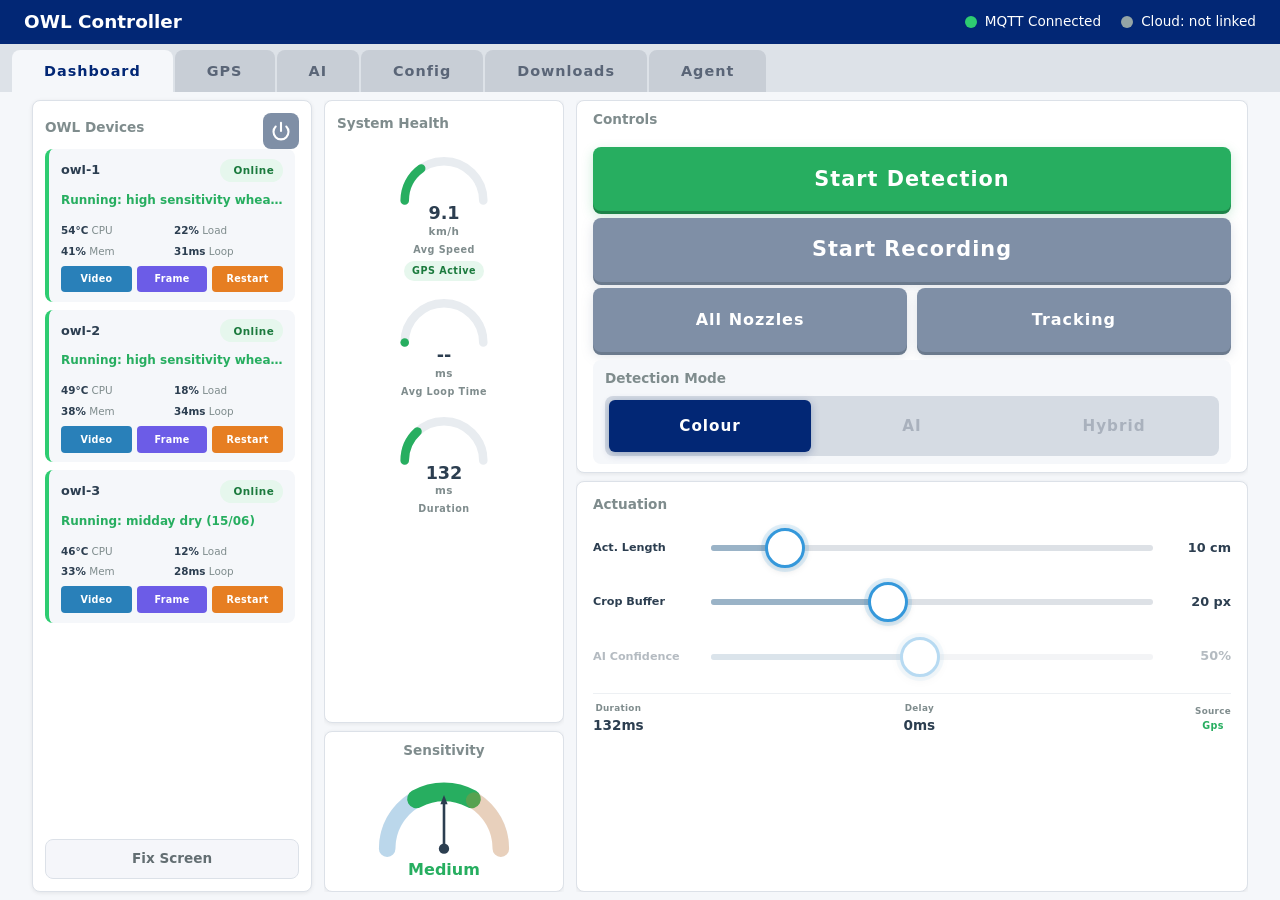
==== commit 5b56666e: "add two previews screens, update docs, add controller heartbeat" ====
--- a/docs/_static/demos/networked/index.html
+++ b/docs/_static/demos/networked/index.html
@@ -579,10 +579,36 @@
 
                 <!-- Preview column -->
                 <div class="config-preview-col">
+                    <!-- Normal single preview (Preview button) -->
                     <span class="config-preview-label" id="config-preview-label"></span>
                     <div class="config-preview-frame" id="config-preview-frame">
                         <img id="config-preview-img" class="config-preview-img" src="" alt="Live Preview" />
                     </div>
+
+                    <!-- Geometry editor — up to two feeds side by side -->
+                    <div class="geo-multi" id="geo-multi" style="display:none;">
+                        <div class="geo-multi-bar">
+                            <div class="geo-updown" id="geo-updown">
+                                <button class="geo-updown-btn" data-up="1">1 feed</button>
+                                <button class="geo-updown-btn active" data-up="2">2 feeds</button>
+                            </div>
+                        </div>
+                        <div class="geo-feeds" id="geo-feeds">
+                            <div class="geo-slot" data-slot="0">
+                                <select class="geo-slot-pick" data-slot="0"></select>
+                                <div class="config-preview-frame geo-slot-frame" id="geo-frame-0">
+                                    <img class="config-preview-img geo-slot-img" id="geo-img-0" src="" alt="Feed A" />
+                                </div>
+                            </div>
+                            <div class="geo-slot" data-slot="1">
+                                <select class="geo-slot-pick" data-slot="1"></select>
+                                <div class="config-preview-frame geo-slot-frame" id="geo-frame-1">
+                                    <img class="config-preview-img geo-slot-img" id="geo-img-1" src="" alt="Feed B" />
+                                </div>
+                            </div>
+                        </div>
+                    </div>
+
                     <div class="geo-panel" id="config-geometry-panel"></div>
                 </div>
             </div>
--- a/docs/_static/demos/networked/shared/css/_geometry.css
+++ b/docs/_static/demos/networked/shared/css/_geometry.css
@@ -13,14 +13,17 @@
     max-height: 100%;
 }
 
-/* Geometry editor control panel (below the feed; hidden when empty) */
+/* Geometry editor control panel (beside or below the feed; hidden when empty).
+   Scrolls internally so it never pushes the page past the viewport. */
 .geo-panel {
     width: 100%;
     background: #fff;
     border: 1px solid #dce1e8;
     border-radius: var(--radius-md, 8px);
-    padding: 0.75rem;
+    padding: 0.6rem 0.75rem;
     box-sizing: border-box;
+    max-height: 100%;
+    overflow-y: auto;
 }
 
 .geo-panel:empty {
@@ -67,12 +70,15 @@
     pointer-events: none;
 }
 
-/* Drag handles — visible knob + oversized invisible hit area */
+/* Drag handles — visible knob + oversized invisible hit area. Centred on their
+   point via transform translate(-50%,-50%); JS also appends scale(1/zoom) so
+   they stay a constant size when the feed is zoomed in. */
 .geo-handle {
     position: absolute;
     width: 22px;
     height: 22px;
-    margin: -11px 0 0 -11px;     /* centre on the point */
+    transform: translate(-50%, -50%);
+    transform-origin: center;
     border-radius: 50%;
     background: #2ecc71;
     border: 3px solid #fff;
@@ -89,7 +95,62 @@
 
 .geo-handle.dragging {
     cursor: grabbing;
-    transform: scale(1.15);
+}
+
+/* Transformable content layer (img + overlay) for zoom/pan */
+.geo-content {
+    position: relative;
+    display: inline-block;
+    line-height: 0;
+    transform-origin: 0 0;
+    max-width: 100%;
+    max-height: 100%;
+}
+
+/* Per-feed zoom toolbar */
+.geo-zoombar {
+    position: absolute;
+    left: 8px;
+    bottom: 8px;
+    z-index: 7;
+    display: flex;
+    align-items: center;
+    gap: 0.35rem;
+    padding: 0.25rem 0.45rem;
+    background: rgba(20, 24, 38, 0.78);
+    border-radius: 999px;
+}
+.geo-zoom-label {
+    color: #fff;
+    font-size: 0.78rem;
+    font-weight: 700;
+    margin-right: 0.25rem;
+}
+.geo-zoom-btn {
+    min-width: 34px;
+    height: 34px;
+    padding: 0 0.4rem;
+    border: none;
+    border-radius: 7px;
+    background: #f4f7fa;
+    font-size: 1.05rem;
+    font-weight: 700;
+    line-height: 1;
+    cursor: pointer;
+}
+.geo-zoom-btn.geo-zoom-reset { font-size: 0.8rem; }
+.geo-zoom-val {
+    min-width: 2.8rem;
+    text-align: center;
+    color: #fff;
+    font-variant-numeric: tabular-nums;
+    font-weight: 600;
+}
+
+/* Active feed highlight (which one the shared controls act on) */
+.geo-active-feed {
+    outline: 3px solid #2ecc71;
+    outline-offset: -1px;
 }
 
 .geo-handle-band {
@@ -103,43 +164,49 @@
 /* ── Nudge / action panel ───────────────────────────────────────────── */
 .geo-panel-title {
     font-weight: 700;
-    margin-bottom: 0.5rem;
+    font-size: 0.95rem;
+    margin: 0 0 0.4rem;
     color: var(--text, #2c3e50);
 }
 
+/* Single column — the panel is narrow in both controllers (≤340px), so a
+   second column would clip the +/- buttons. Rows shrink to the panel width. */
 .geo-nudge-grid {
     display: grid;
-    grid-template-columns: 1fr 1fr;
-    gap: 0.4rem 1rem;
-    margin-bottom: 0.75rem;
+    grid-template-columns: 1fr;
+    gap: 0.2rem;
+    margin-bottom: 0.5rem;
 }
 
 .geo-nudge-row {
     display: flex;
     align-items: center;
-    gap: 0.5rem;
+    gap: 0.4rem;
+    min-width: 0;
 }
 
 .geo-nudge-label {
     flex: 1 1 auto;
+    min-width: 0;               /* allow the label to shrink so buttons never clip */
     font-size: 0.85rem;
     color: var(--text-light, #5a6b7b);
 }
 
 .geo-nudge-val {
-    min-width: 2.6rem;
+    min-width: 2.4rem;
     text-align: center;
     font-variant-numeric: tabular-nums;
     font-weight: 600;
 }
 
 .geo-nudge-btn {
-    width: 40px;
-    height: 40px;
+    width: 36px;
+    height: 36px;
+    flex: 0 0 auto;
     border: 1px solid #dce1e8;
     border-radius: var(--radius-md, 8px);
     background: #f4f7fa;
-    font-size: 1.3rem;
+    font-size: 1.15rem;
     line-height: 1;
     cursor: pointer;
 }
@@ -150,7 +217,7 @@
     display: flex;
     align-items: center;
     gap: 0.5rem;
-    margin: 0.25rem 0 0.75rem;
+    margin: 0.1rem 0 0.5rem;
     font-size: 0.9rem;
     font-weight: 600;
     color: var(--text-light, #5a6b7b);
@@ -164,16 +231,19 @@
 
 .geo-panel-actions {
     display: flex;
+    flex-wrap: wrap;
     justify-content: flex-end;
-    gap: 0.75rem;
+    gap: 0.5rem 0.75rem;
 }
 
 .geo-btn {
-    padding: 0.6rem 1.2rem;
+    flex: 0 1 auto;
+    padding: 0.55rem 1rem;
     border: none;
     border-radius: var(--radius-md, 8px);
     font-size: 0.9rem;
     font-weight: 700;
+    white-space: nowrap;
     cursor: pointer;
 }
 
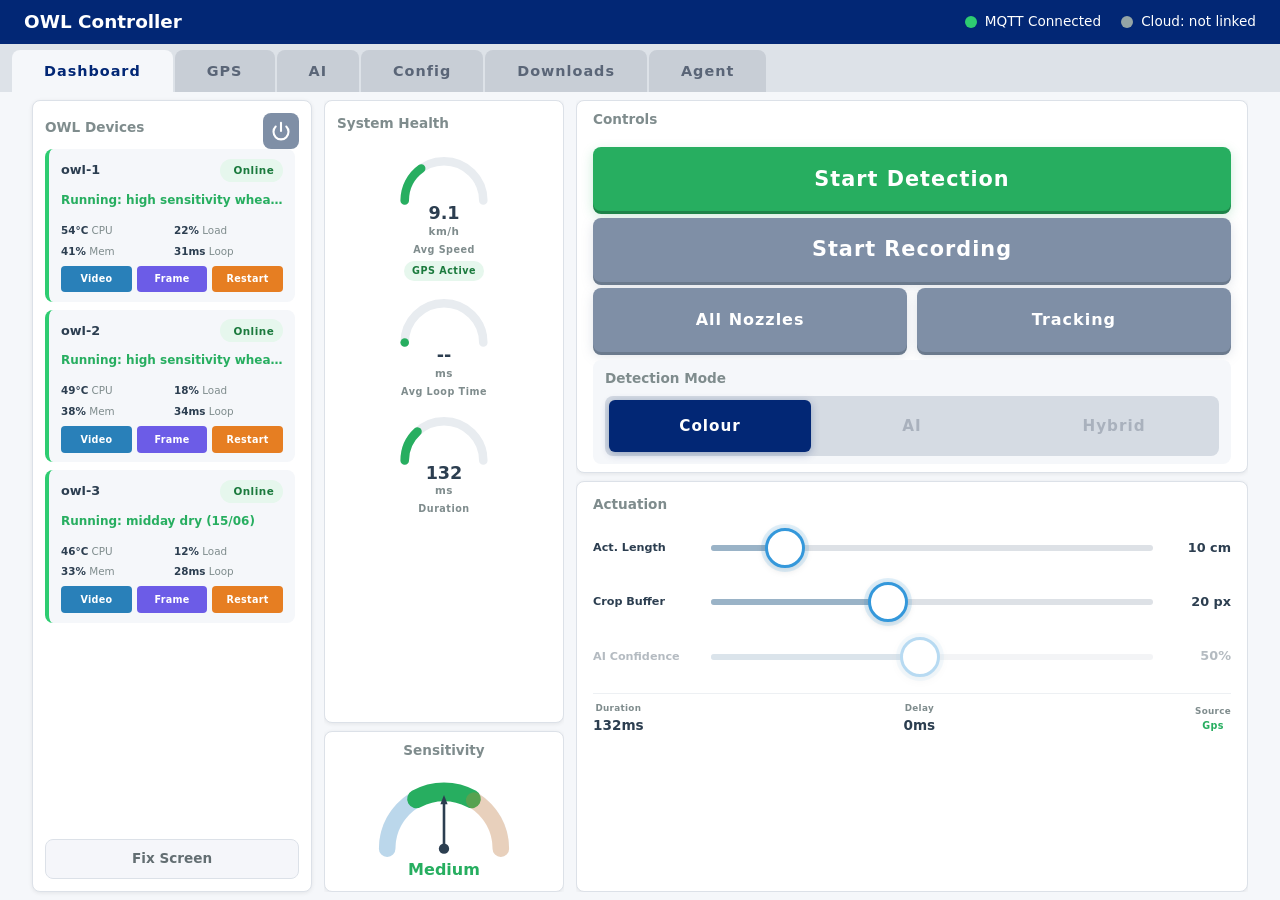
==== commit 580c0a99: "fix two screen view, add downloads tab" ====
--- a/docs/_static/demos/networked/index.html
+++ b/docs/_static/demos/networked/index.html
@@ -25,14 +25,28 @@
                 <span class="status-dot" id="mqtt-status-dot"></span>
                 <span id="mqtt-status-text">MQTT Connecting...</span>
             </div>
-            <!-- Cloud (Noktura) link — fleet-level; always shown, neutral when off -->
-            <div class="cloud-status" id="cloud-status">
+            <!-- Cloud (Noktura) link — click to reveal the details panel -->
+            <div class="cloud-status" id="cloud-status" title="Click for Noktura cloud details">
                 <span class="status-dot neutral" id="cloud-status-dot"></span>
                 <span id="cloud-status-text">Cloud: not linked</span>
             </div>
         </div>
     </div>
 </header>
+
+<!-- Noktura cloud details — hidden until the cloud status is clicked -->
+<div class="cloud-manage-card cloud-manage-dropdown hidden" id="cloud-manage-block">
+    <div class="cloud-manage-head">
+        <span class="status-dot neutral" id="cloud-manage-dot"></span>
+        <h3>Noktura cloud</h3>
+        <button class="cloud-manage-close" id="cloud-manage-close" aria-label="Close">&times;</button>
+    </div>
+    <p class="cloud-manage-status" id="cloud-manage-status">This controller is not linked to Noktura.</p>
+    <div class="cloud-manage-detail">
+        <a class="cloud-manage-link hidden" id="cloud-manage-link" target="_blank" rel="noopener noreferrer"></a>
+        <div class="cloud-manage-qr hidden" id="cloud-manage-qr"></div>
+    </div>
+</div>
 
 <!-- Tab Bar -->
 <div class="view-toggle">
@@ -40,7 +54,7 @@
     <button class="view-tab" id="tab-gps" onclick="switchToGPSTab()">GPS</button>
     <button class="view-tab" id="tab-ai" onclick="switchToAITab()">AI</button>
     <button class="view-tab" id="tab-config" onclick="switchToConfigTab()">Config</button>
-    <button class="view-tab" id="tab-downloads" onclick="window.location.href='/downloads'">Downloads</button>
+    <button class="view-tab" id="tab-downloads" onclick="window.location.href='downloads.html'">Downloads</button>
     <button class="view-tab" id="tab-agent" onclick="switchToAgentTab()">Agent</button>
 </div>
 
@@ -345,19 +359,6 @@
     <!-- Config View -->
     <div id="view-config" class="view-panel" style="display:none;">
         <div class="config-tab-content">
-            <!-- Noktura cloud link (fleet-level) -->
-            <div class="cloud-manage-card" id="cloud-manage-block">
-                <div class="cloud-manage-head">
-                    <span class="status-dot neutral" id="cloud-manage-dot"></span>
-                    <h3>Noktura cloud</h3>
-                </div>
-                <p class="cloud-manage-status" id="cloud-manage-status">This controller is not linked to Noktura.</p>
-                <div class="cloud-manage-detail">
-                    <a class="cloud-manage-link hidden" id="cloud-manage-link" target="_blank" rel="noopener noreferrer"></a>
-                    <div class="cloud-manage-qr hidden" id="cloud-manage-qr"></div>
-                </div>
-            </div>
-
             <!-- Toolbar -->
             <div class="config-toolbar">
                 <div class="config-toolbar-group">
@@ -368,6 +369,10 @@
                     </select>
                     <button class="config-action-btn preview" id="config-preview-btn" onclick="toggleConfigPreview()">Preview</button>
                     <button class="config-action-btn secondary" id="config-geometry-btn" onclick="toggleGeometryEditor()">Adjust geometry</button>
+                    <div class="geo-feed-toggle geo-updown" id="geo-feed-toggle" style="display:none;">
+                        <button class="geo-updown-btn" data-up="1">1 feed</button>
+                        <button class="geo-updown-btn active" data-up="2">2 feeds</button>
+                    </div>
                 </div>
                 <div class="config-toolbar-spacer"></div>
                 <span class="config-badge" id="config-active-badge">--</span>
@@ -587,12 +592,6 @@
 
                     <!-- Geometry editor — up to two feeds side by side -->
                     <div class="geo-multi" id="geo-multi" style="display:none;">
-                        <div class="geo-multi-bar">
-                            <div class="geo-updown" id="geo-updown">
-                                <button class="geo-updown-btn" data-up="1">1 feed</button>
-                                <button class="geo-updown-btn active" data-up="2">2 feeds</button>
-                            </div>
-                        </div>
                         <div class="geo-feeds" id="geo-feeds">
                             <div class="geo-slot" data-slot="0">
                                 <select class="geo-slot-pick" data-slot="0"></select>
--- a/docs/_static/demos/networked/shared/css/_geometry.css
+++ b/docs/_static/demos/networked/shared/css/_geometry.css
@@ -161,6 +161,27 @@
 .geo-h-top, .geo-h-bottom,
 .geo-h-atop, .geo-h-abottom { cursor: ns-resize; }
 
+/* ── Minimisable popup head (Fine-tune toggle + Cancel/Done) ─────────── */
+.geo-panel-head {
+    display: flex;
+    align-items: center;
+    justify-content: space-between;
+    gap: 0.5rem;
+    flex-wrap: wrap;
+}
+.geo-min-btn {
+    border: 1px solid #dce1e8;
+    background: #f4f7fa;
+    border-radius: 7px;
+    padding: 0.4rem 0.7rem;
+    font-weight: 700;
+    font-size: 0.85rem;
+    cursor: pointer;
+}
+.geo-panel-body { margin-top: 0.5rem; }
+.geo-panel.geo-min .geo-panel-body { display: none; }
+.geo-panel-head .geo-panel-actions { margin: 0; }
+
 /* ── Nudge / action panel ───────────────────────────────────────────── */
 .geo-panel-title {
     font-weight: 700;
